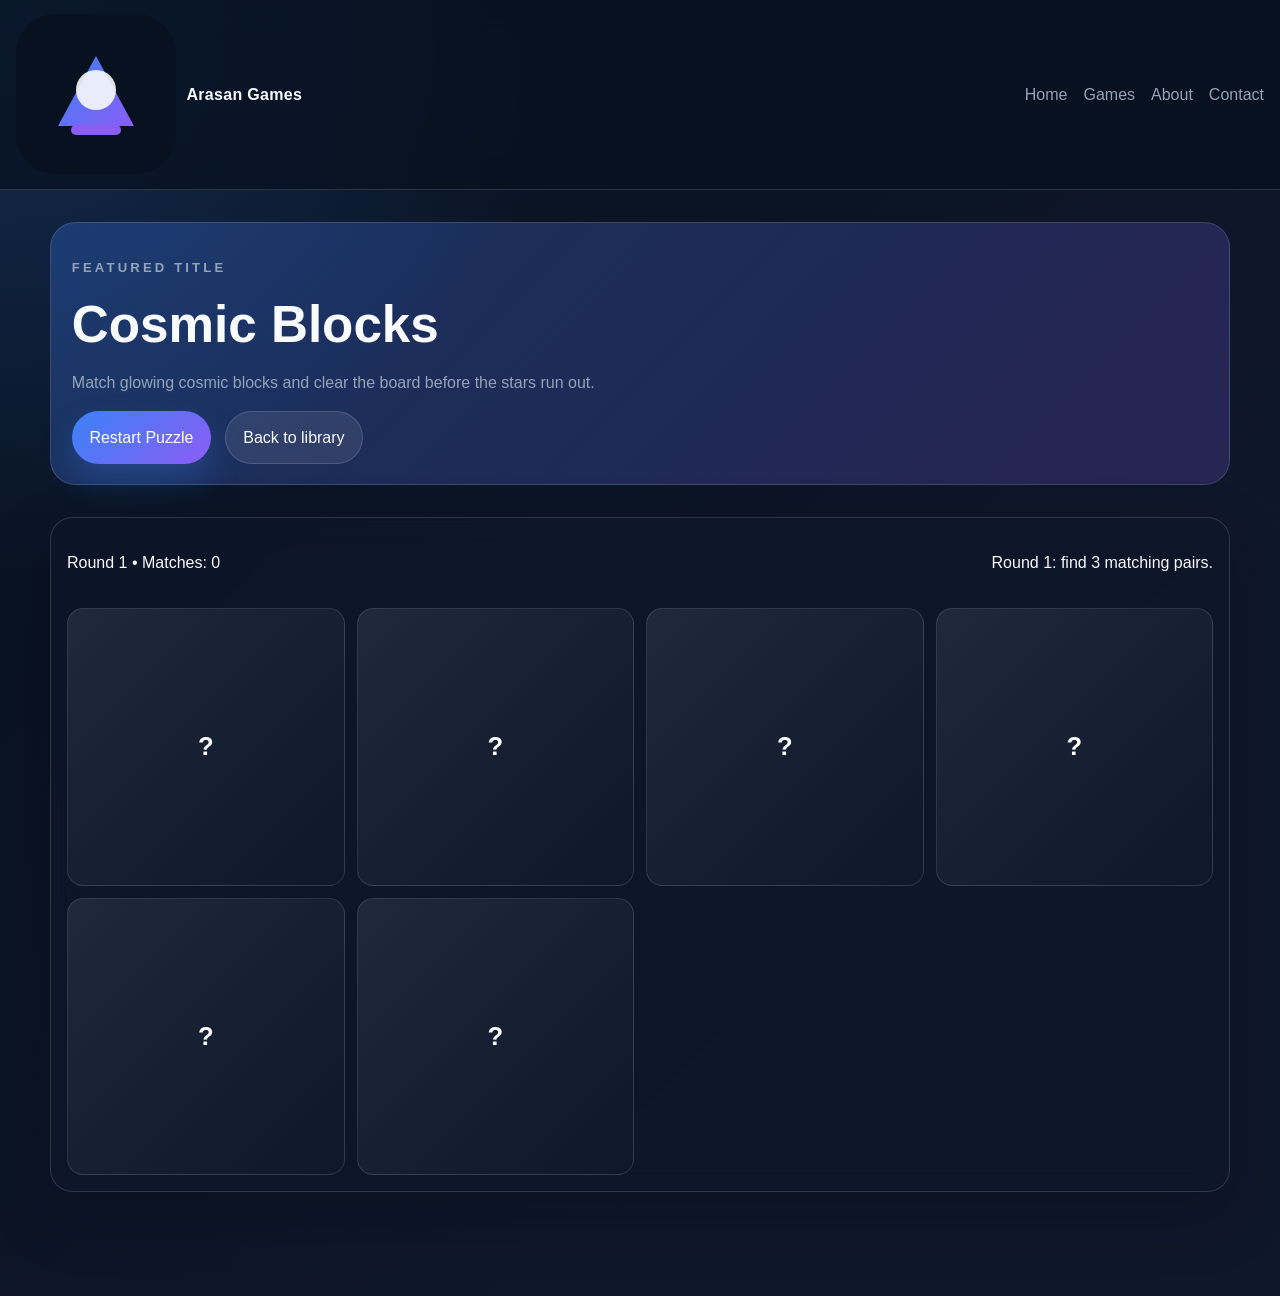
==== games/cosmic-blocks/index.html @ 461d1aa9 "add the home page" ====
<!DOCTYPE html>
<html lang="en">
  <head>
    <meta charset="UTF-8" />
    <meta name="viewport" content="width=device-width, initial-scale=1.0" />
    <meta name="description" content="Play Cosmic Blocks, a colorful matching puzzle with cosmic energy." />
    <title>Cosmic Blocks | Arasan Games</title>
    <link rel="stylesheet" href="../../css/style.css" />
    <link rel="stylesheet" href="../../css/responsive.css" />
    <link rel="stylesheet" href="style.css" />
  </head>
  <body>
    <header class="site-header">
      <a class="brand" href="../../index.html" aria-label="Arasan Games home">
        <img src="../../assets/logo/logo.svg" alt="Arasan Games logo" />
        <span>Arasan Games</span>
      </a>
      <nav class="site-nav" id="siteNav" aria-label="Primary navigation">
        <a href="../../index.html">Home</a>
        <a href="../../games.html">Games</a>
        <a href="../../about.html">About</a>
        <a href="../../contact.html">Contact</a>
      </nav>
    </header>

    <main class="game-page-shell">
      <section class="page-hero">
        <div class="page-hero-copy">
          <p class="eyebrow">Featured title</p>
          <h1>Cosmic Blocks</h1>
          <p>Match glowing cosmic blocks and clear the board before the stars run out.</p>
          <div class="hero-actions">
            <button id="resetBtn" class="btn btn-primary">Restart Puzzle</button>
            <a class="btn btn-secondary" href="../../games.html">Back to library</a>
          </div>
        </div>
      </section>

      <section class="glass-card section-card game-card-shell">
        <div class="game-status">
          <p id="scoreText">Matches: 0</p>
          <p id="messageText">Pick two blocks to find a matching pair.</p>
        </div>
        <div id="board" class="memory-board"></div>
      </section>
    </main>

    <script src="script.js"></script>
  </body>
</html>
---- css/style.css ----
:root {
  color-scheme: dark;
  --bg: #07111f;
  --surface: rgba(15, 23, 42, 0.72);
  --surface-strong: rgba(15, 23, 42, 0.95);
  --text: #f8fafc;
  --muted: #94a3b8;
  --line: rgba(255, 255, 255, 0.14);
  --accent: #3b82f6;
  --accent-2: #8b5cf6;
  --success: #34d399;
  --shadow: 0 24px 60px rgba(2, 6, 23, 0.28);
}

:root[data-theme="light"] {
  color-scheme: light;
  --bg: #f2f6ff;
  --surface: rgba(255, 255, 255, 0.8);
  --surface-strong: rgba(255, 255, 255, 0.95);
  --text: #0f172a;
  --muted: #475569;
  --line: rgba(15, 23, 42, 0.1);
  --shadow: 0 22px 50px rgba(15, 23, 42, 0.14);
}

* {
  box-sizing: border-box;
}

html {
  scroll-behavior: smooth;
}

body {
  margin: 0;
  font-family: "Segoe UI", Tahoma, Geneva, Verdana, sans-serif;
  line-height: 1.6;
  background: radial-gradient(circle at top left, rgba(59, 130, 246, 0.24), transparent 32%), linear-gradient(135deg, var(--bg), #0f172a 72%);
  color: var(--text);
  min-height: 100svh;
  padding-bottom: 4.5rem;
}

img {
  display: block;
  max-width: 100%;
}

a {
  color: inherit;
  text-decoration: none;
}

button,
input,
select,
textarea {
  font: inherit;
}

.page-loader {
  position: fixed;
  inset: 0;
  display: grid;
  place-items: center;
  background: rgba(7, 17, 31, 0.95);
  z-index: 120;
  transition: opacity 0.3s ease, visibility 0.3s ease;
}

.page-loader.hidden {
  opacity: 0;
  visibility: hidden;
  pointer-events: none;
}

.loader-ring {
  width: 56px;
  height: 56px;
  border-radius: 50%;
  border: 4px solid rgba(255, 255, 255, 0.16);
  border-top-color: var(--accent);
  animation: spin 0.8s linear infinite;
}

@keyframes spin {
  to { transform: rotate(360deg); }
}

.site-header {
  position: sticky;
  top: 0;
  z-index: 80;
  display: flex;
  align-items: center;
  gap: 0.8rem;
  justify-content: space-between;
  padding: 0.9rem 1rem;
  backdrop-filter: blur(18px);
  background: rgba(7, 17, 31, 0.72);
  border-bottom: 1px solid var(--line);
}

.brand {
  display: inline-flex;
  align-items: center;
  gap: 0.65rem;
  font-weight: 700;
  letter-spacing: 0.02em;
}

.brand-mark {
  width: 38px;
  height: 38px;
  border-radius: 12px;
  display: grid;
  place-items: center;
  background: linear-gradient(135deg, var(--accent), var(--accent-2));
  box-shadow: 0 12px 28px rgba(59, 130, 246, 0.24);
}

.search-shell {
  flex: 1;
  max-width: 360px;
}

.search-shell input {
  width: 100%;
  border: 1px solid var(--line);
  border-radius: 999px;
  background: rgba(255, 255, 255, 0.08);
  color: var(--text);
  padding: 0.8rem 0.95rem;
  outline: none;
}

.site-nav {
  display: flex;
  gap: 1rem;
  align-items: center;
}

.site-nav a {
  color: var(--muted);
  transition: color 0.2s ease;
}

.site-nav a:hover,
.site-nav a.active {
  color: var(--text);
}

.nav-actions {
  display: flex;
  align-items: center;
  gap: 0.75rem;
}

.menu-toggle,
.theme-toggle {
  border: 0;
  cursor: pointer;
  color: var(--text);
  background: var(--surface);
  border: 1px solid var(--line);
  border-radius: 999px;
  width: 42px;
  height: 42px;
  display: grid;
  place-items: center;
  box-shadow: var(--shadow);
}

.menu-toggle {
  display: flex;
  flex-direction: column;
  gap: 4px;
  padding: 0.6rem;
}

.menu-toggle span {
  width: 18px;
  height: 2px;
  background: var(--text);
  border-radius: 999px;
}

main {
  width: min(1180px, calc(100% - 1.2rem));
  margin: 0 auto;
  padding: 1rem 0 3rem;
}

.feed-shell {
  display: grid;
  gap: 1rem;
}

.glass-card {
  background: var(--surface);
  border: 1px solid var(--line);
  border-radius: 1.25rem;
  box-shadow: var(--shadow);
  backdrop-filter: blur(18px);
}

.player-panel {
  padding: 1rem;
  display: grid;
  gap: 1rem;
}

.player-frame {
  position: relative;
  border-radius: 1.1rem;
  overflow: hidden;
  min-height: 280px;
  background: linear-gradient(135deg, rgba(59, 130, 246, 0.2), rgba(139, 92, 246, 0.15));
  border: 1px solid var(--line);
}

#gameFrame {
  position: absolute;
  inset: 0;
  width: 100%;
  height: 100%;
  border: 0;
  display: none;
  background: #020617;
}

.player-placeholder {
  min-height: 280px;
  display: grid;
  place-items: center;
  padding: 1.2rem;
  text-align: center;
}

.placeholder-core {
  max-width: 560px;
}

.placeholder-badge {
  display: inline-flex;
  padding: 0.35rem 0.7rem;
  border-radius: 999px;
  background: rgba(255, 255, 255, 0.1);
  color: #7dd3fc;
  font-size: 0.8rem;
  margin-bottom: 0.6rem;
}

.player-actions {
  display: flex;
  flex-wrap: wrap;
  justify-content: center;
  gap: 0.7rem;
  margin-top: 1rem;
}

.player-meta {
  display: flex;
  align-items: flex-start;
  justify-content: space-between;
  gap: 1rem;
}

.pill-row {
  display: flex;
  flex-wrap: wrap;
  gap: 0.5rem;
}

.pill-row .pill {
  border-radius: 999px;
  background: rgba(255, 255, 255, 0.08);
  padding: 0.35rem 0.7rem;
  font-size: 0.78rem;
  color: var(--muted);
}

.chip-row {
  display: flex;
  flex-wrap: wrap;
  gap: 0.6rem;
}

.chip {
  border: 1px solid var(--line);
  background: rgba(255, 255, 255, 0.06);
  color: var(--text);
  padding: 0.7rem 0.95rem;
  border-radius: 999px;
  cursor: pointer;
}

.chip.active {
  background: linear-gradient(135deg, var(--accent), var(--accent-2));
  color: #fff;
  border-color: transparent;
}

.feed-section {
  display: grid;
  gap: 0.8rem;
}

.section-heading {
  display: flex;
  align-items: center;
  justify-content: space-between;
  gap: 1rem;
  margin-bottom: 0.2rem;
}

.section-heading a {
  color: var(--muted);
  font-size: 0.9rem;
}

.game-list {
  display: grid;
  gap: 0.8rem;
}

.game-card {
  background: var(--surface);
  border: 1px solid var(--line);
  border-radius: 1rem;
  padding: 0.8rem;
  display: grid;
  grid-template-columns: 90px 1fr;
  gap: 0.8rem;
  align-items: center;
  box-shadow: var(--shadow);
  backdrop-filter: blur(16px);
  cursor: pointer;
  transition: transform 0.2s ease, background 0.2s ease;
}

.game-card:hover {
  transform: translateY(-2px);
  background: rgba(255, 255, 255, 0.08);
}

.game-card img {
  width: 90px;
  height: 70px;
  object-fit: cover;
  border-radius: 0.8rem;
}

.game-card strong {
  display: block;
  margin-bottom: 0.2rem;
}

.game-card p {
  margin: 0;
  color: var(--muted);
  font-size: 0.92rem;
}

.skeleton-card {
  height: 92px;
  border-radius: 1rem;
  background: linear-gradient(90deg, rgba(255, 255, 255, 0.06), rgba(255, 255, 255, 0.14), rgba(255, 255, 255, 0.06));
  background-size: 200% 100%;
  animation: shimmer 1.2s infinite linear;
}

@keyframes shimmer {
  from { background-position: 200% 0; }
  to { background-position: -200% 0; }
}

.empty-state {
  color: var(--muted);
  padding: 0.8rem 0;
}

.bottom-nav {
  position: fixed;
  left: 0;
  right: 0;
  bottom: 0;
  display: flex;
  justify-content: space-around;
  padding: 0.8rem 1rem calc(0.8rem + env(safe-area-inset-bottom));
  background: rgba(7, 17, 31, 0.82);
  backdrop-filter: blur(16px);
  border-top: 1px solid var(--line);
  z-index: 90;
}

.bottom-nav a {
  color: var(--muted);
  padding: 0.3rem 0.5rem;
  font-size: 0.9rem;
}

.bottom-nav a.active {
  color: var(--text);
}

.hero-grid {
  display: grid;
  gap: 1.25rem;
  margin-top: 1rem;
}

.glass-card,
.hero-card,
.section-card,
.game-card,
.about-card,
.contact-card,
.form-card {
  background: var(--surface);
  border: 1px solid var(--line);
  border-radius: 1.4rem;
  box-shadow: var(--shadow);
  backdrop-filter: blur(16px);
}

.hero-card,
.section-card {
  padding: 1.2rem;
}

.hero-copy {
  padding: 1.5rem 0 1rem;
}

.eyebrow {
  display: inline-flex;
  align-items: center;
  gap: 0.45rem;
  text-transform: uppercase;
  letter-spacing: 0.24em;
  color: #7dd3fc;
  font-size: 0.82rem;
  font-weight: 700;
}

.hero-copy h1,
.page-hero-copy h1 {
  font-size: clamp(2rem, 4vw, 3.2rem);
  line-height: 1.1;
  margin: 0.4rem 0 0.8rem;
}

.hero-copy p,
.page-hero-copy p,
.section-heading p,
.game-card p,
.about-card p,
.contact-card p,
.form-card label span,
.form-card textarea,
.form-card input {
  color: var(--muted);
}

.hero-actions,
.stats-row {
  display: flex;
  flex-wrap: wrap;
  gap: 0.85rem;
  margin-top: 1rem;
}

.btn {
  display: inline-flex;
  align-items: center;
  justify-content: center;
  gap: 0.4rem;
  border-radius: 999px;
  padding: 0.78rem 1.1rem;
  border: none;
  cursor: pointer;
  transition: transform 0.2s ease, box-shadow 0.2s ease;
}

.btn:hover {
  transform: translateY(-2px);
}

.btn-primary {
  background: linear-gradient(135deg, var(--accent), var(--accent-2));
  color: white;
  box-shadow: 0 16px 32px rgba(59, 130, 246, 0.25);
}

.btn-secondary {
  background: rgba(255, 255, 255, 0.09);
  color: var(--text);
  border: 1px solid var(--line);
}

.search-form {
  display: flex;
  flex-wrap: wrap;
  gap: 0.75rem;
  margin-top: 1.2rem;
}

.search-form input {
  flex: 1;
  min-width: 220px;
  padding: 0.9rem 1rem;
  border-radius: 999px;
  border: 1px solid var(--line);
  background: var(--surface-strong);
  color: var(--text);
}

.hero-card .hero-stats {
  display: grid;
  gap: 0.9rem;
  margin-top: 1rem;
}

.stat-box {
  padding: 0.9rem 1rem;
  border-radius: 1rem;
  background: rgba(255, 255, 255, 0.06);
  border: 1px solid var(--line);
}

.section-block {
  margin-top: 2rem;
}

.section-heading {
  display: flex;
  align-items: end;
  justify-content: space-between;
  gap: 1rem;
  margin-bottom: 1rem;
}

.section-heading h2 {
  margin: 0;
  font-size: 1.25rem;
}

.games-grid {
  display: grid;
  gap: 1rem;
}

.game-card {
  overflow: hidden;
  display: flex;
  flex-direction: column;
}

.game-card img {
  width: 100%;
  aspect-ratio: 16 / 10;
  object-fit: cover;
}

.game-card-body {
  padding: 1rem;
  display: grid;
  gap: 0.75rem;
}

.game-card h3,
.about-card h2,
.contact-card h2,
.form-card h2 {
  margin: 0;
  font-size: 1.1rem;
}

.game-card-meta {
  display: flex;
  flex-wrap: wrap;
  gap: 0.45rem;
}

.pill {
  display: inline-flex;
  align-items: center;
  border-radius: 999px;
  padding: 0.35rem 0.7rem;
  background: rgba(255, 255, 255, 0.08);
  color: var(--muted);
  font-size: 0.8rem;
}

.pill.accent {
  color: #fef3c7;
  background: rgba(245, 158, 11, 0.16);
}

.categories-grid {
  display: grid;
  gap: 1rem;
  grid-template-columns: repeat(auto-fit, minmax(180px, 1fr));
}

.category-card {
  padding: 1rem;
  border-radius: 1rem;
  background: rgba(255, 255, 255, 0.06);
  border: 1px solid var(--line);
  min-height: 120px;
}

.category-card h3 {
  margin: 0 0 0.35rem;
}

.page-hero {
  margin: 1rem 0 2rem;
  padding: 1.3rem;
  border-radius: 1.6rem;
  background: linear-gradient(135deg, rgba(59, 130, 246, 0.28), rgba(139, 92, 246, 0.2));
  border: 1px solid var(--line);
}

.compact-hero {
  padding: 1.6rem;
}

.catalog-shell,
.about-grid,
.contact-layout {
  display: grid;
  gap: 1rem;
}

.catalog-toolbar {
  display: flex;
  flex-wrap: wrap;
  gap: 0.9rem;
  justify-content: space-between;
  align-items: center;
  padding: 0.8rem 0 1rem;
}

.search-field,
.filter-field {
  display: flex;
  align-items: center;
  gap: 0.6rem;
  padding: 0.8rem 1rem;
  border-radius: 999px;
  background: var(--surface);
  border: 1px solid var(--line);
}

.search-field input,
.filter-field select {
  border: none;
  outline: none;
  background: transparent;
  color: var(--text);
}

.sr-only {
  position: absolute;
  width: 1px;
  height: 1px;
  padding: 0;
  margin: -1px;
  overflow: hidden;
  clip: rect(0, 0, 0, 0);
  white-space: nowrap;
  border: 0;
}

.about-grid {
  grid-template-columns: repeat(auto-fit, minmax(220px, 1fr));
}

.about-card,
.contact-card,
.form-card {
  padding: 1.2rem;
}

.contact-list {
  list-style: none;
  padding: 0;
  margin: 0.8rem 0 0;
  display: grid;
  gap: 0.6rem;
}

.form-card {
  display: grid;
  gap: 0.9rem;
}

.form-card label {
  display: grid;
  gap: 0.4rem;
}

.form-card input,
.form-card textarea {
  padding: 0.85rem 0.95rem;
  border-radius: 0.95rem;
  border: 1px solid var(--line);
  background: rgba(255, 255, 255, 0.06);
  color: var(--text);
}

.site-footer {
  display: flex;
  justify-content: space-between;
  align-items: center;
  gap: 1rem;
  padding: 1.5rem 1rem 2rem;
  color: var(--muted);
  width: min(1180px, calc(100% - 2rem));
  margin: 0 auto;
}

.footer-links {
  display: flex;
  gap: 1rem;
}

.scroll-top {
  position: fixed;
  right: 1rem;
  bottom: 5.2rem;
  width: 46px;
  height: 46px;
  border-radius: 50%;
  border: 1px solid var(--line);
  background: var(--surface);
  color: var(--text);
  display: grid;
  place-items: center;
  opacity: 0;
  transform: translateY(12px);
  pointer-events: none;
  transition: 0.2s ease;
  z-index: 70;
}

.scroll-top.visible {
  opacity: 1;
  transform: translateY(0);
  pointer-events: auto;
}

.game-detail-shell {
  display: grid;
  gap: 1rem;
  margin-top: 1rem;
}

.detail-banner {
  overflow: hidden;
  border-radius: 1.5rem;
  border: 1px solid var(--line);
  background: linear-gradient(135deg, rgba(59, 130, 246, 0.24), rgba(139, 92, 246, 0.2));
}

.detail-banner img {
  width: 100%;
  aspect-ratio: 16 / 7;
  object-fit: cover;
}

.detail-grid {
  display: grid;
  gap: 1rem;
}

.detail-list {
  display: grid;
  gap: 0.75rem;
  list-style: none;
  padding: 0;
  margin: 0.75rem 0 0;
}

.detail-list li {
  padding: 0.7rem 0.8rem;
  border-radius: 0.9rem;
  background: rgba(255, 255, 255, 0.06);
  border: 1px solid var(--line);
}

@media (prefers-reduced-motion: reduce) {
  *, *::before, *::after {
    animation-duration: 0.01ms !important;
    animation-iteration-count: 1 !important;
    transition-duration: 0.01ms !important;
    scroll-behavior: auto !important;
  }
}
---- css/responsive.css ----
:root {
  color-scheme: dark;
}

@media (min-width: 768px) {
  .player-panel { padding: 1.2rem; }
  .game-list { grid-template-columns: repeat(2, minmax(0, 1fr)); }
  .player-frame { min-height: 360px; }
  .player-placeholder { min-height: 360px; }
}

@media (min-width: 1024px) {
  .feed-shell { width: min(1280px, calc(100% - 2rem)); }
  .player-panel { grid-template-columns: 1.3fr 0.7fr; align-items: center; }
  .game-list { grid-template-columns: repeat(3, minmax(0, 1fr)); }
}

@media (max-width: 767px) {
  .site-header { flex-wrap: wrap; }
  .search-shell { order: 3; max-width: none; width: 100%; }
  .player-meta { flex-direction: column; }
  .game-card { grid-template-columns: 1fr; }
  .game-card img { width: 100%; height: 120px; }
}
---- games/cosmic-blocks/style.css ----
.game-page-shell {
  width: min(1180px, calc(100% - 2rem));
  margin: 0 auto;
  padding-bottom: 2rem;
}

.game-card-shell {
  padding: 1rem;
}

.game-status {
  display: flex;
  justify-content: space-between;
  gap: 1rem;
  flex-wrap: wrap;
  margin-bottom: 1rem;
}

.memory-board {
  display: grid;
  grid-template-columns: repeat(4, minmax(0, 1fr));
  gap: 0.75rem;
}

.memory-card {
  aspect-ratio: 1;
  border: none;
  border-radius: 1rem;
  font-size: 1.6rem;
  font-weight: 700;
  cursor: pointer;
  background: linear-gradient(135deg, #1e293b, #0f172a);
  color: white;
  border: 1px solid rgba(255,255,255,0.12);
  transition: transform 0.2s ease;
}

.memory-card:hover {
  transform: translateY(-2px);
}

.memory-card.revealed {
  background: linear-gradient(135deg, #3b82f6, #8b5cf6);
}

.memory-card.matched {
  background: linear-gradient(135deg, #34d399, #10b981);
  cursor: default;
}
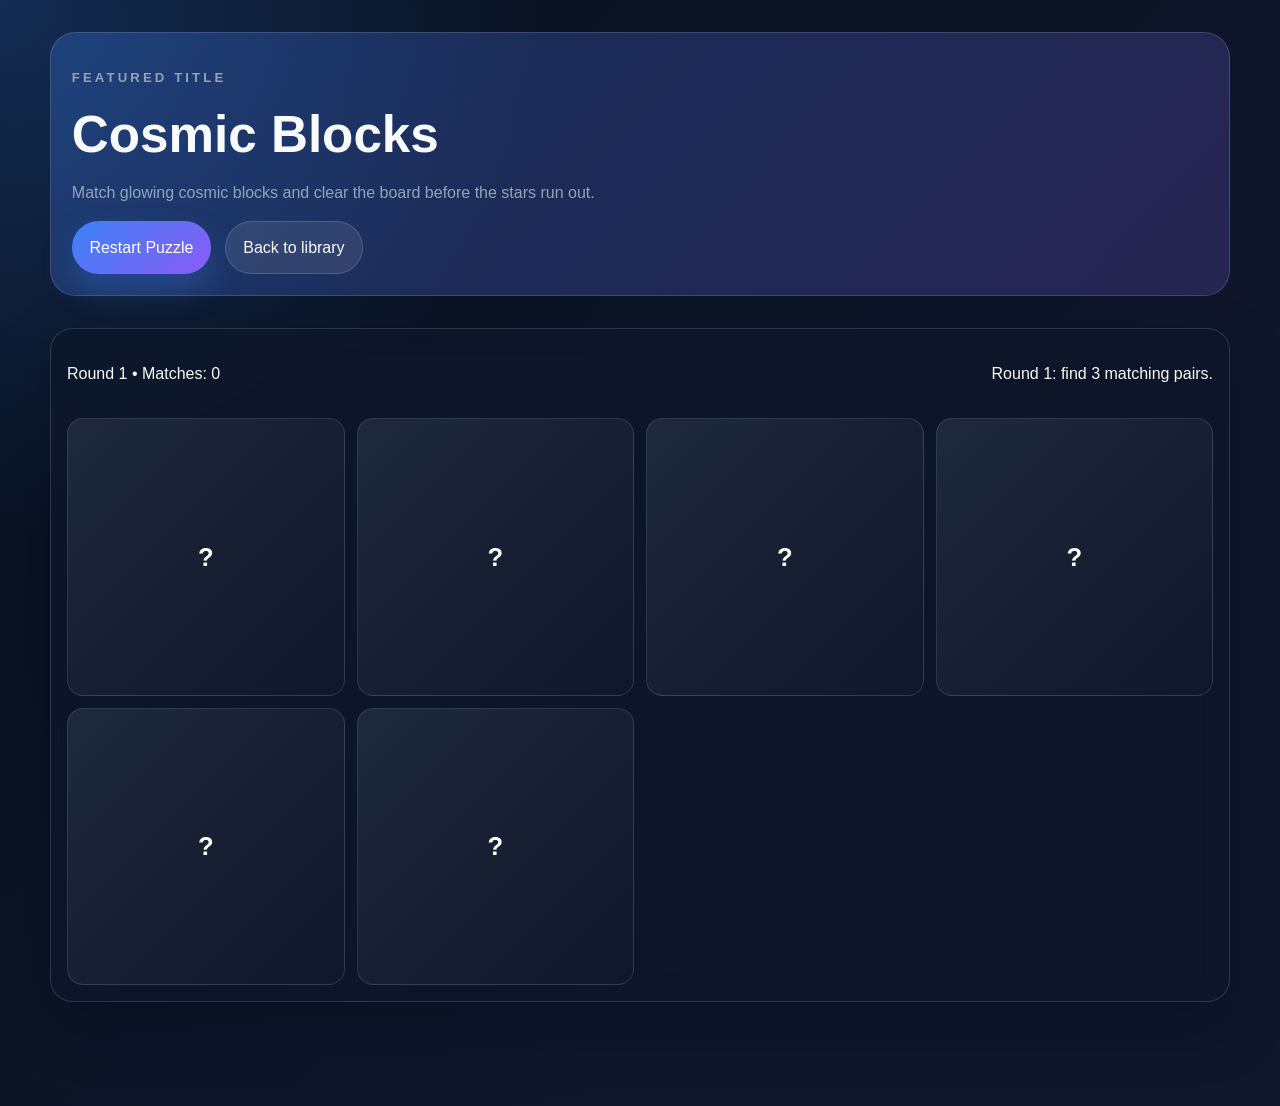
==== commit 29a9709f: "Initial commit for Shape Runner" ====
--- a/games/cosmic-blocks/index.html
+++ b/games/cosmic-blocks/index.html
@@ -4,25 +4,11 @@
     <meta charset="UTF-8" />
     <meta name="viewport" content="width=device-width, initial-scale=1.0" />
     <meta name="description" content="Play Cosmic Blocks, a colorful matching puzzle with cosmic energy." />
-    <title>Cosmic Blocks | Arasan Games</title>
     <link rel="stylesheet" href="../../css/style.css" />
     <link rel="stylesheet" href="../../css/responsive.css" />
     <link rel="stylesheet" href="style.css" />
   </head>
   <body>
-    <header class="site-header">
-      <a class="brand" href="../../index.html" aria-label="Arasan Games home">
-        <img src="../../assets/logo/logo.svg" alt="Arasan Games logo" />
-        <span>Arasan Games</span>
-      </a>
-      <nav class="site-nav" id="siteNav" aria-label="Primary navigation">
-        <a href="../../index.html">Home</a>
-        <a href="../../games.html">Games</a>
-        <a href="../../about.html">About</a>
-        <a href="../../contact.html">Contact</a>
-      </nav>
-    </header>
-
     <main class="game-page-shell">
       <section class="page-hero">
         <div class="page-hero-copy">
